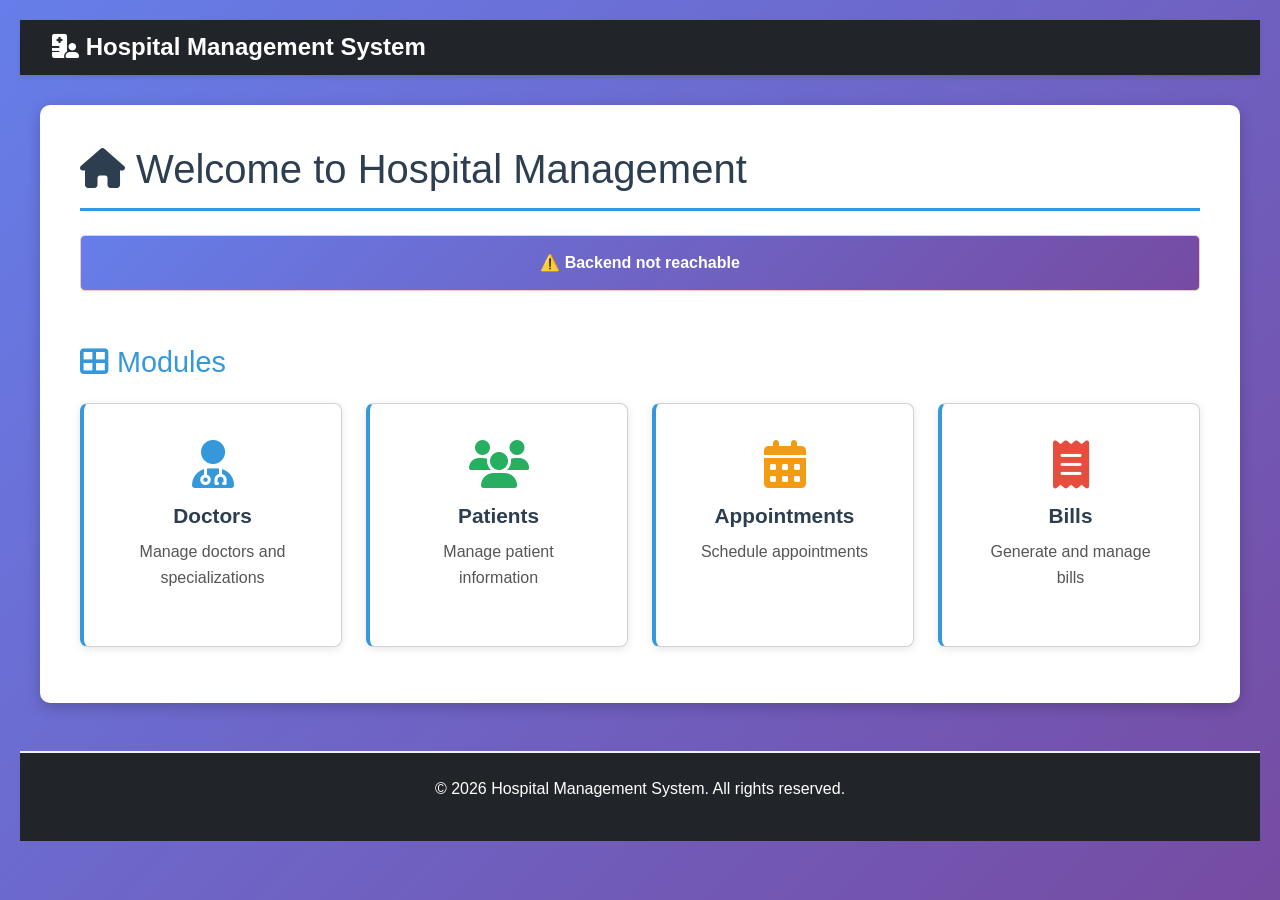
==== frontend/index.html @ eb72b4ee "feat: Add complete CRUD operations and Bootstrap UI redesign Backend: - Added GET/POST endpoints for" ====
<!DOCTYPE html>
<html lang="en">
<head>
  <meta charset="UTF-8">
  <meta name="viewport" content="width=device-width, initial-scale=1.0">
  <title>Hospital Management System</title>
  <!-- Bootstrap CSS -->
  <link href="https://cdn.jsdelivr.net/npm/bootstrap@5.3.0/dist/css/bootstrap.min.css" rel="stylesheet">
  <!-- Font Awesome for Icons -->
  <link href="https://cdnjs.cloudflare.com/ajax/libs/font-awesome/6.4.0/css/all.min.css" rel="stylesheet">
  <!-- Custom CSS -->
  <link rel="stylesheet" href="css/styles.css">
</head>
<body>

  <!-- Navigation Bar -->
  <nav class="navbar navbar-dark bg-dark">
    <div class="container-fluid">
      <span class="navbar-brand mb-0 h1"><i class="fas fa-hospital-user"></i> Hospital Management System</span>
    </div>
  </nav>

  <div class="container mt-4">
    <div class="row">
      <div class="col-12">
        <h1 class="mb-4"><i class="fas fa-home"></i> Welcome to Hospital Management</h1>
        <p id="status" class="alert alert-info mb-4">
          <i class="fas fa-spinner fa-spin"></i> Checking backend...
        </p>
      </div>
    </div>

    <div class="row">
      <div class="col-12">
        <h2 class="mb-4"><i class="fas fa-th-large"></i> Modules</h2>
        <div class="row">
          <div class="col-md-6 col-lg-3 mb-3">
            <a href="doctors.html" class="card text-decoration-none text-dark h-100">
              <div class="card-body text-center">
                <i class="fas fa-user-md fa-3x mb-3" style="color: #3498db;"></i>
                <h5 class="card-title">Doctors</h5>
                <p class="card-text">Manage doctors and specializations</p>
              </div>
            </a>
          </div>

          <div class="col-md-6 col-lg-3 mb-3">
            <a href="patients.html" class="card text-decoration-none text-dark h-100">
              <div class="card-body text-center">
                <i class="fas fa-users fa-3x mb-3" style="color: #27ae60;"></i>
                <h5 class="card-title">Patients</h5>
                <p class="card-text">Manage patient information</p>
              </div>
            </a>
          </div>

          <div class="col-md-6 col-lg-3 mb-3">
            <a href="appointments.html" class="card text-decoration-none text-dark h-100">
              <div class="card-body text-center">
                <i class="fas fa-calendar-alt fa-3x mb-3" style="color: #f39c12;"></i>
                <h5 class="card-title">Appointments</h5>
                <p class="card-text">Schedule appointments</p>
              </div>
            </a>
          </div>

          <div class="col-md-6 col-lg-3 mb-3">
            <a href="bills.html" class="card text-decoration-none text-dark h-100">
              <div class="card-body text-center">
                <i class="fas fa-receipt fa-3x mb-3" style="color: #e74c3c;"></i>
                <h5 class="card-title">Bills</h5>
                <p class="card-text">Generate and manage bills</p>
              </div>
            </a>
          </div>
        </div>
      </div>
    </div>
  </div>

  <!-- Footer -->
  <footer class="bg-dark text-white text-center mt-5 py-4">
    <p>&copy; 2026 Hospital Management System. All rights reserved.</p>
  </footer>

  <!-- Bootstrap JS -->
  <script src="https://cdn.jsdelivr.net/npm/bootstrap@5.3.0/dist/js/bootstrap.bundle.min.js"></script>
  <script>
    fetch("http://localhost:5000")
      .then(res => res.text())
      .then(data => {
        const statusEl = document.getElementById("status");
        statusEl.textContent = data;
        statusEl.classList.remove("alert-info");
        statusEl.classList.add("alert-success");
      })
      .catch(() => {
        const statusEl = document.getElementById("status");
        statusEl.textContent = "⚠️ Backend not reachable";
        statusEl.classList.remove("alert-info");
        statusEl.classList.add("alert-danger");
      });
  </script>

</body>
</html>
---- frontend/css/styles.css ----
/* General Styles */
:root {
  --primary-color: #2c3e50;
  --secondary-color: #3498db;
  --success-color: #27ae60;
  --danger-color: #e74c3c;
  --warning-color: #f39c12;
  --light-bg: #ecf0f1;
  --dark-text: #2c3e50;
}

* {
  margin: 0;
  padding: 0;
  box-sizing: border-box;
}

body {
  font-family: 'Segoe UI', Tahoma, Geneva, Verdana, sans-serif;
  background: linear-gradient(135deg, #667eea 0%, #764ba2 100%);
  color: var(--dark-text);
  min-height: 100vh;
  padding: 20px;
}

/* Navigation Bar */
nav {
  background-color: var(--primary-color);
  padding: 15px 0;
  margin-bottom: 30px;
  box-shadow: 0 2px 5px rgba(0, 0, 0, 0.1);
}

nav .navbar-brand {
  font-size: 24px;
  font-weight: bold;
  color: white;
  padding-left: 20px;
}

nav a {
  color: white;
  margin: 0 15px;
  text-decoration: none;
  transition: color 0.3s ease;
}

nav a:hover {
  color: var(--secondary-color);
}

/* Container */
.container {
  background: white;
  border-radius: 10px;
  box-shadow: 0 4px 15px rgba(0, 0, 0, 0.2);
  padding: 40px;
  max-width: 1200px;
  margin: 0 auto;
}

/* Headings */
h1 {
  color: var(--primary-color);
  margin-bottom: 30px;
  font-size: 2.5em;
  border-bottom: 3px solid var(--secondary-color);
  padding-bottom: 15px;
}

h2 {
  color: var(--secondary-color);
  margin-top: 30px;
  margin-bottom: 20px;
  font-size: 1.8em;
}

h3 {
  color: var(--dark-text);
  margin-top: 20px;
  margin-bottom: 15px;
}

/* List Styles */
ul {
  list-style: none;
  padding: 0;
}

li {
  background: var(--light-bg);
  padding: 15px;
  margin-bottom: 10px;
  border-left: 4px solid var(--secondary-color);
  border-radius: 5px;
  transition: transform 0.2s ease, box-shadow 0.2s ease;
}

li:hover {
  transform: translateX(5px);
  box-shadow: 0 2px 8px rgba(0, 0, 0, 0.1);
}

/* Form Styles */
form {
  background: #f9f9f9;
  padding: 25px;
  border-radius: 8px;
  margin-top: 20px;
  box-shadow: 0 2px 8px rgba(0, 0, 0, 0.05);
}

label {
  display: block;
  margin-top: 15px;
  margin-bottom: 5px;
  font-weight: 600;
  color: var(--primary-color);
  font-size: 0.95em;
}

input[type="text"],
input[type="number"],
input[type="date"],
input[type="email"],
textarea,
select {
  width: 100%;
  padding: 12px;
  margin-bottom: 15px;
  border: 1px solid #bdc3c7;
  border-radius: 5px;
  font-size: 1em;
  font-family: inherit;
  transition: border-color 0.3s ease, box-shadow 0.3s ease;
}

input[type="text"]:focus,
input[type="number"]:focus,
input[type="date"]:focus,
input[type="email"]:focus,
textarea:focus,
select:focus {
  outline: none;
  border-color: var(--secondary-color);
  box-shadow: 0 0 8px rgba(52, 152, 219, 0.2);
}

/* Button Styles */
button,
.btn {
  background-color: var(--secondary-color);
  color: white;
  padding: 12px 25px;
  border: none;
  border-radius: 5px;
  font-size: 1em;
  font-weight: 600;
  cursor: pointer;
  transition: background-color 0.3s ease, transform 0.1s ease, box-shadow 0.3s ease;
  display: inline-block;
  text-decoration: none;
  margin-right: 10px;
  margin-bottom: 10px;
}

button:hover,
.btn:hover {
  background-color: #2980b9;
  transform: translateY(-2px);
  box-shadow: 0 4px 12px rgba(52, 152, 219, 0.3);
}

button:active,
.btn:active {
  transform: translateY(0);
}

button[type="submit"] {
  background-color: var(--success-color);
  margin-top: 15px;
}

button[type="submit"]:hover {
  background-color: #229954;
}

.btn-danger {
  background-color: var(--danger-color);
}

.btn-danger:hover {
  background-color: #c0392b;
}

.btn-warning {
  background-color: var(--warning-color);
  color: white;
}

.btn-warning:hover {
  background-color: #e67e22;
}

/* Status Messages */
#status {
  background: linear-gradient(135deg, #667eea 0%, #764ba2 100%);
  color: white;
  padding: 15px 20px;
  border-radius: 5px;
  margin-bottom: 20px;
  font-weight: 600;
  text-align: center;
}

/* Alert Messages */
.alert {
  padding: 15px;
  margin-bottom: 20px;
  border: 1px solid transparent;
  border-radius: 5px;
}

.alert-success {
  background-color: #d4edda;
  border-color: #c3e6cb;
  color: #155724;
}

.alert-danger {
  background-color: #f8d7da;
  border-color: #f5c6cb;
  color: #721c24;
}

.alert-warning {
  background-color: #fff3cd;
  border-color: #ffeaa7;
  color: #856404;
}

.alert-info {
  background-color: #d1ecf1;
  border-color: #bee5eb;
  color: #0c5460;
}

/* Table Styles */
table {
  width: 100%;
  border-collapse: collapse;
  margin-top: 20px;
}

table thead {
  background-color: var(--primary-color);
  color: white;
}

table th {
  padding: 15px;
  text-align: left;
  font-weight: 600;
}

table td {
  padding: 12px 15px;
  border-bottom: 1px solid #bdc3c7;
}

table tbody tr:hover {
  background-color: var(--light-bg);
}

table tbody tr:nth-child(even) {
  background-color: #f9f9f9;
}

/* Card Style */
.card {
  background: white;
  border-radius: 8px;
  padding: 20px;
  margin-bottom: 20px;
  box-shadow: 0 2px 8px rgba(0, 0, 0, 0.1);
  border-left: 4px solid var(--secondary-color);
}

.card-title {
  font-size: 1.3em;
  color: var(--primary-color);
  margin-bottom: 10px;
  font-weight: 600;
}

.card-text {
  color: #555;
  line-height: 1.6;
}

/* Footer */
footer {
  text-align: center;
  margin-top: 50px;
  padding-top: 20px;
  border-top: 2px solid var(--light-bg);
  color: #777;
}

/* Responsive Design */
@media (max-width: 768px) {
  .container {
    padding: 20px;
  }

  h1 {
    font-size: 1.8em;
  }

  h2 {
    font-size: 1.4em;
  }

  nav a {
    margin: 0 10px;
  }

  form {
    padding: 15px;
  }

  label {
    font-size: 0.9em;
  }

  button,
  .btn {
    width: 100%;
    margin-bottom: 10px;
  }
}

@media (max-width: 480px) {
  body {
    padding: 10px;
  }

  .container {
    padding: 15px;
  }

  h1 {
    font-size: 1.5em;
  }

  h2 {
    font-size: 1.2em;
  }

  nav .navbar-brand {
    font-size: 18px;
  }

  nav a {
    margin: 0 5px;
    font-size: 0.9em;
  }

  li {
    padding: 10px;
    font-size: 0.9em;
  }

  table th,
  table td {
    padding: 8px;
    font-size: 0.85em;
  }
}

/* Utility Classes */
.text-center {
  text-align: center;
}

.text-right {
  text-align: right;
}

.mt-10 {
  margin-top: 10px;
}

.mt-20 {
  margin-top: 20px;
}

.mb-10 {
  margin-bottom: 10px;
}

.mb-20 {
  margin-bottom: 20px;
}

.p-10 {
  padding: 10px;
}

.p-20 {
  padding: 20px;
}

.hidden {
  display: none;
}

.success-text {
  color: var(--success-color);
  font-weight: 600;
}

.error-text {
  color: var(--danger-color);
  font-weight: 600;
}

.warning-text {
  color: var(--warning-color);
  font-weight: 600;
}
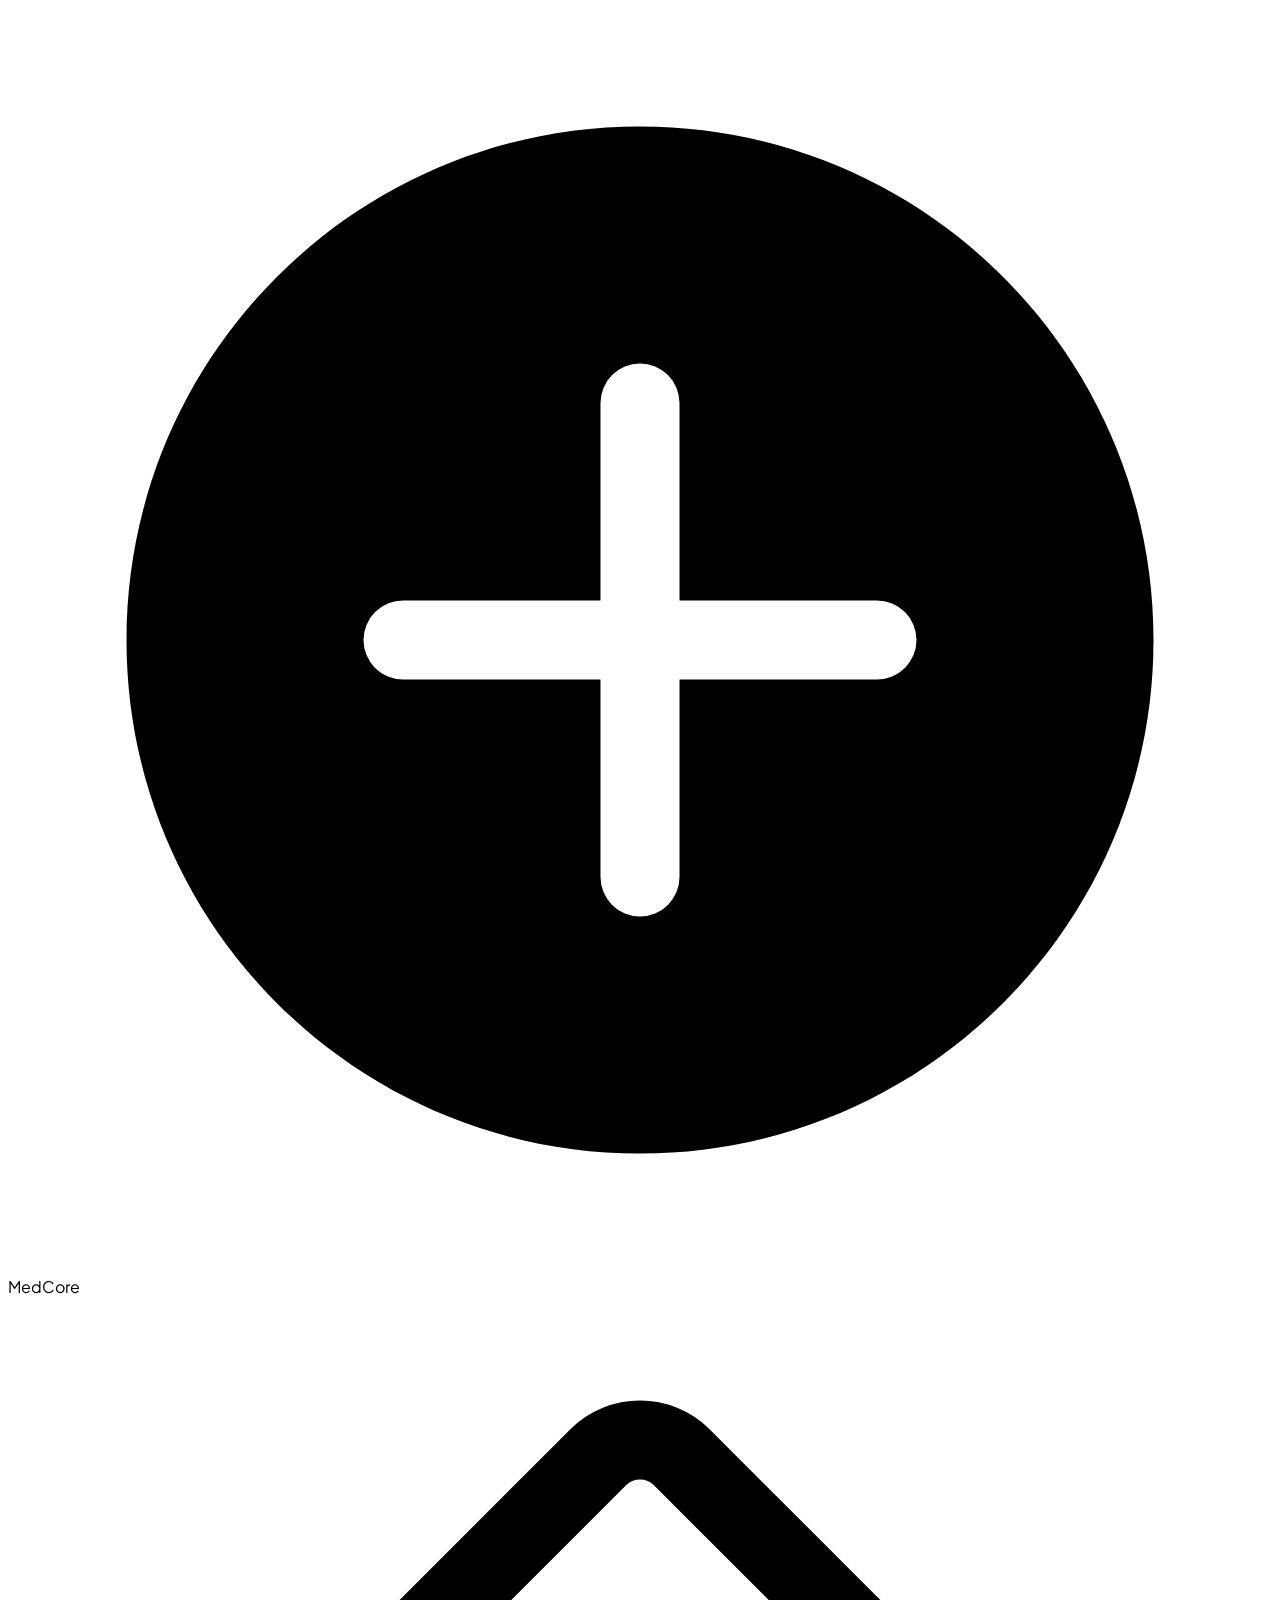
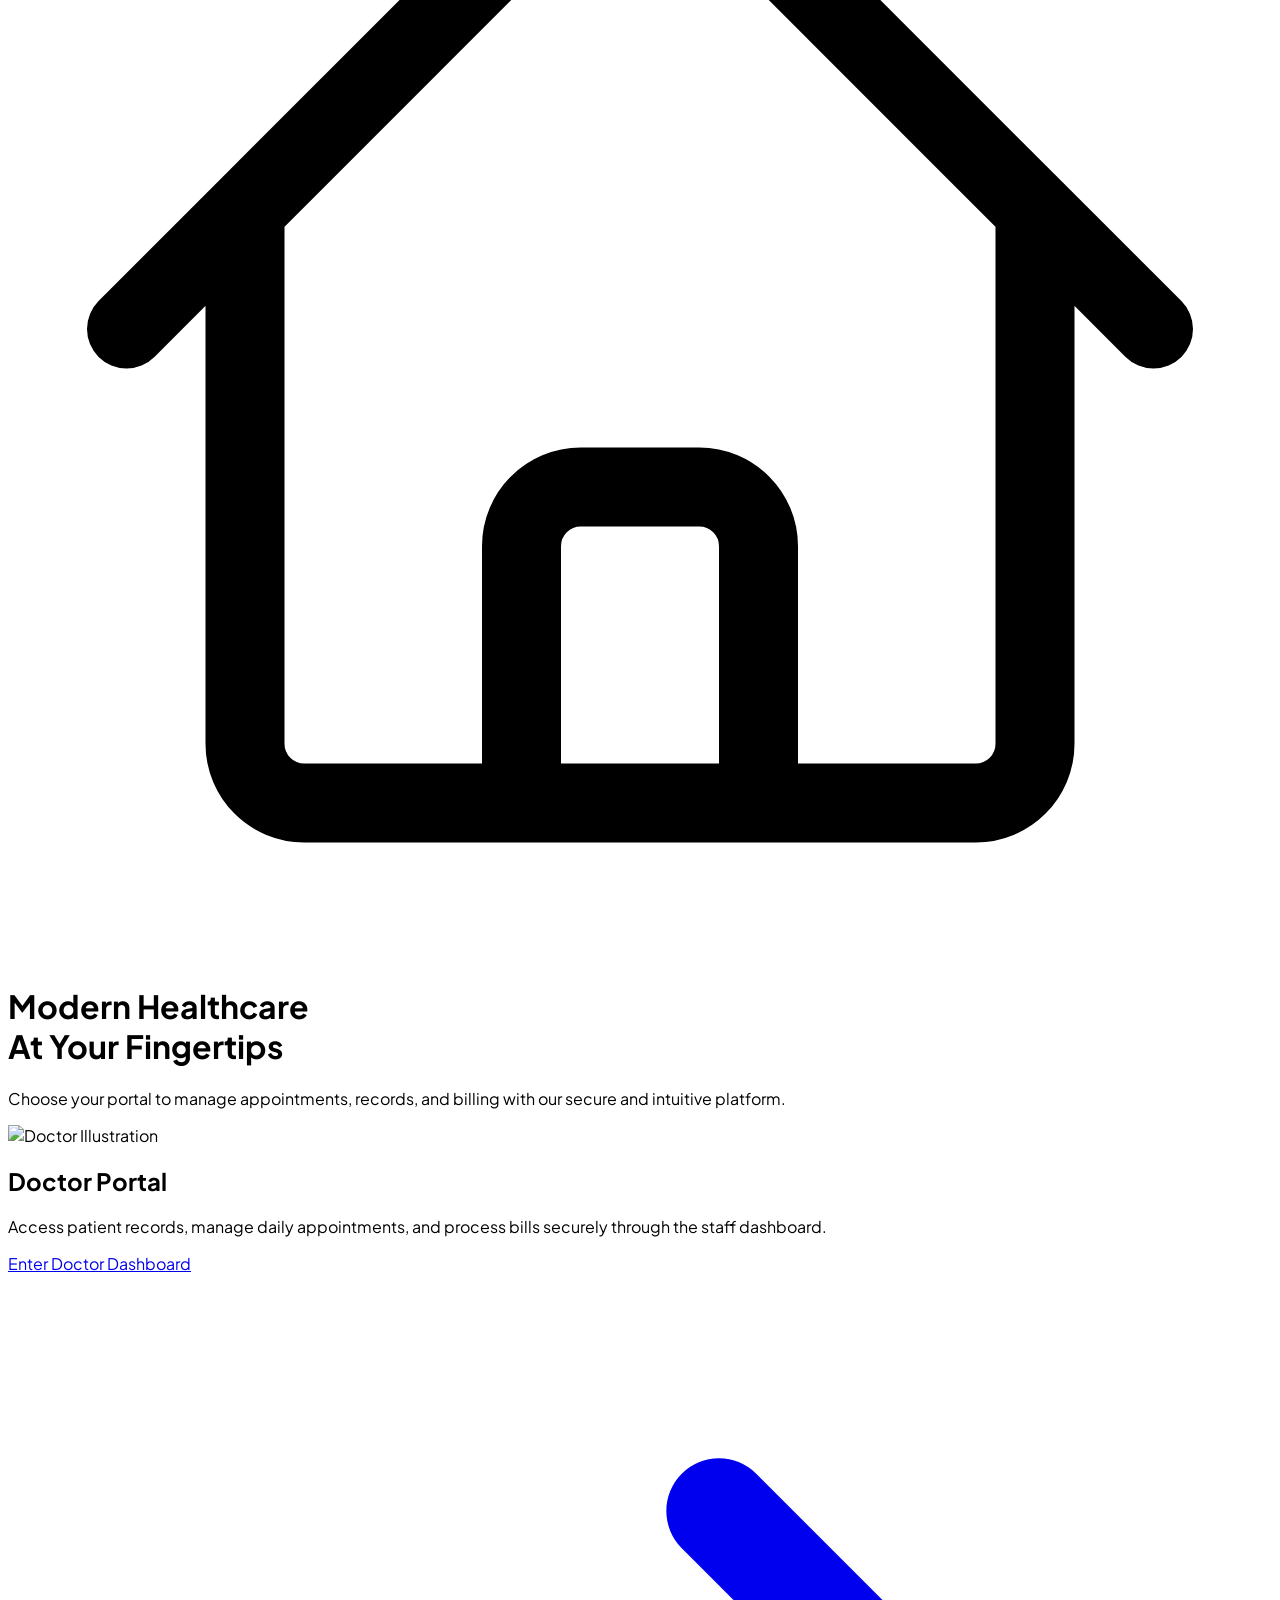
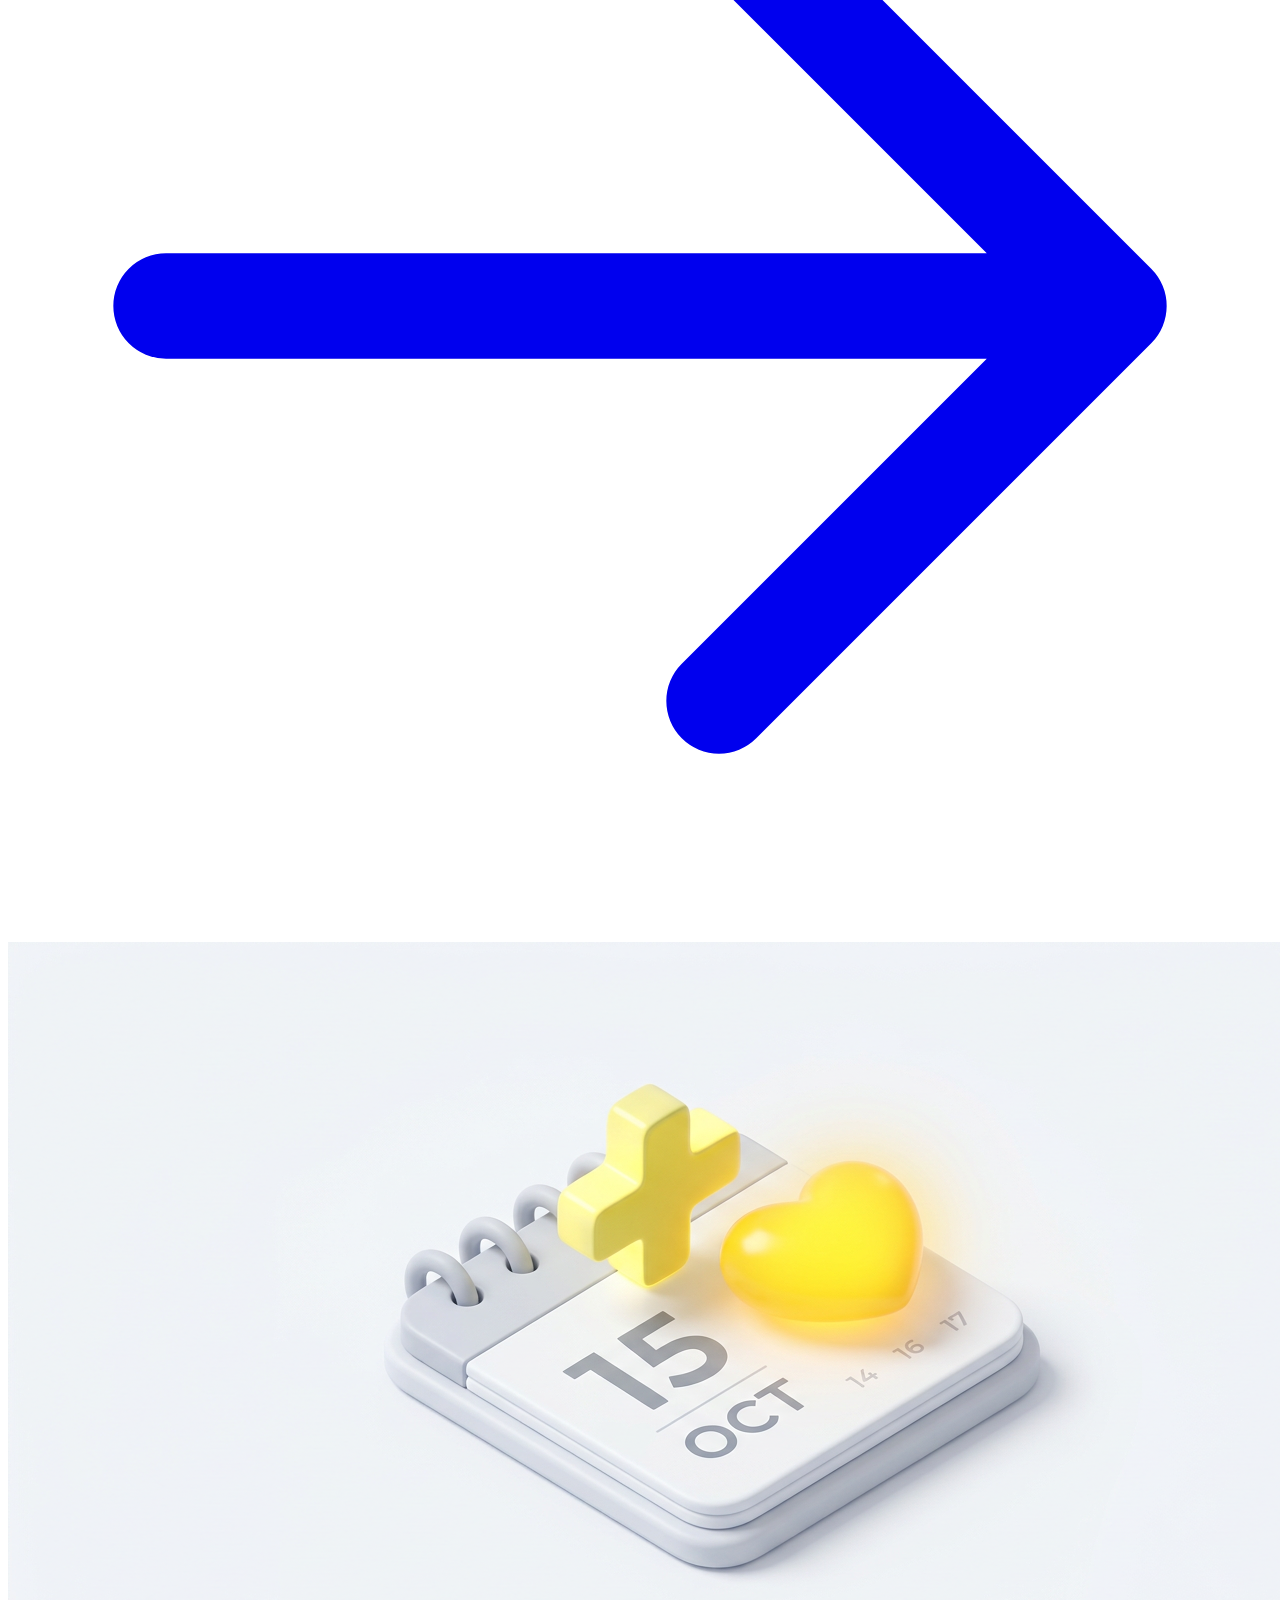
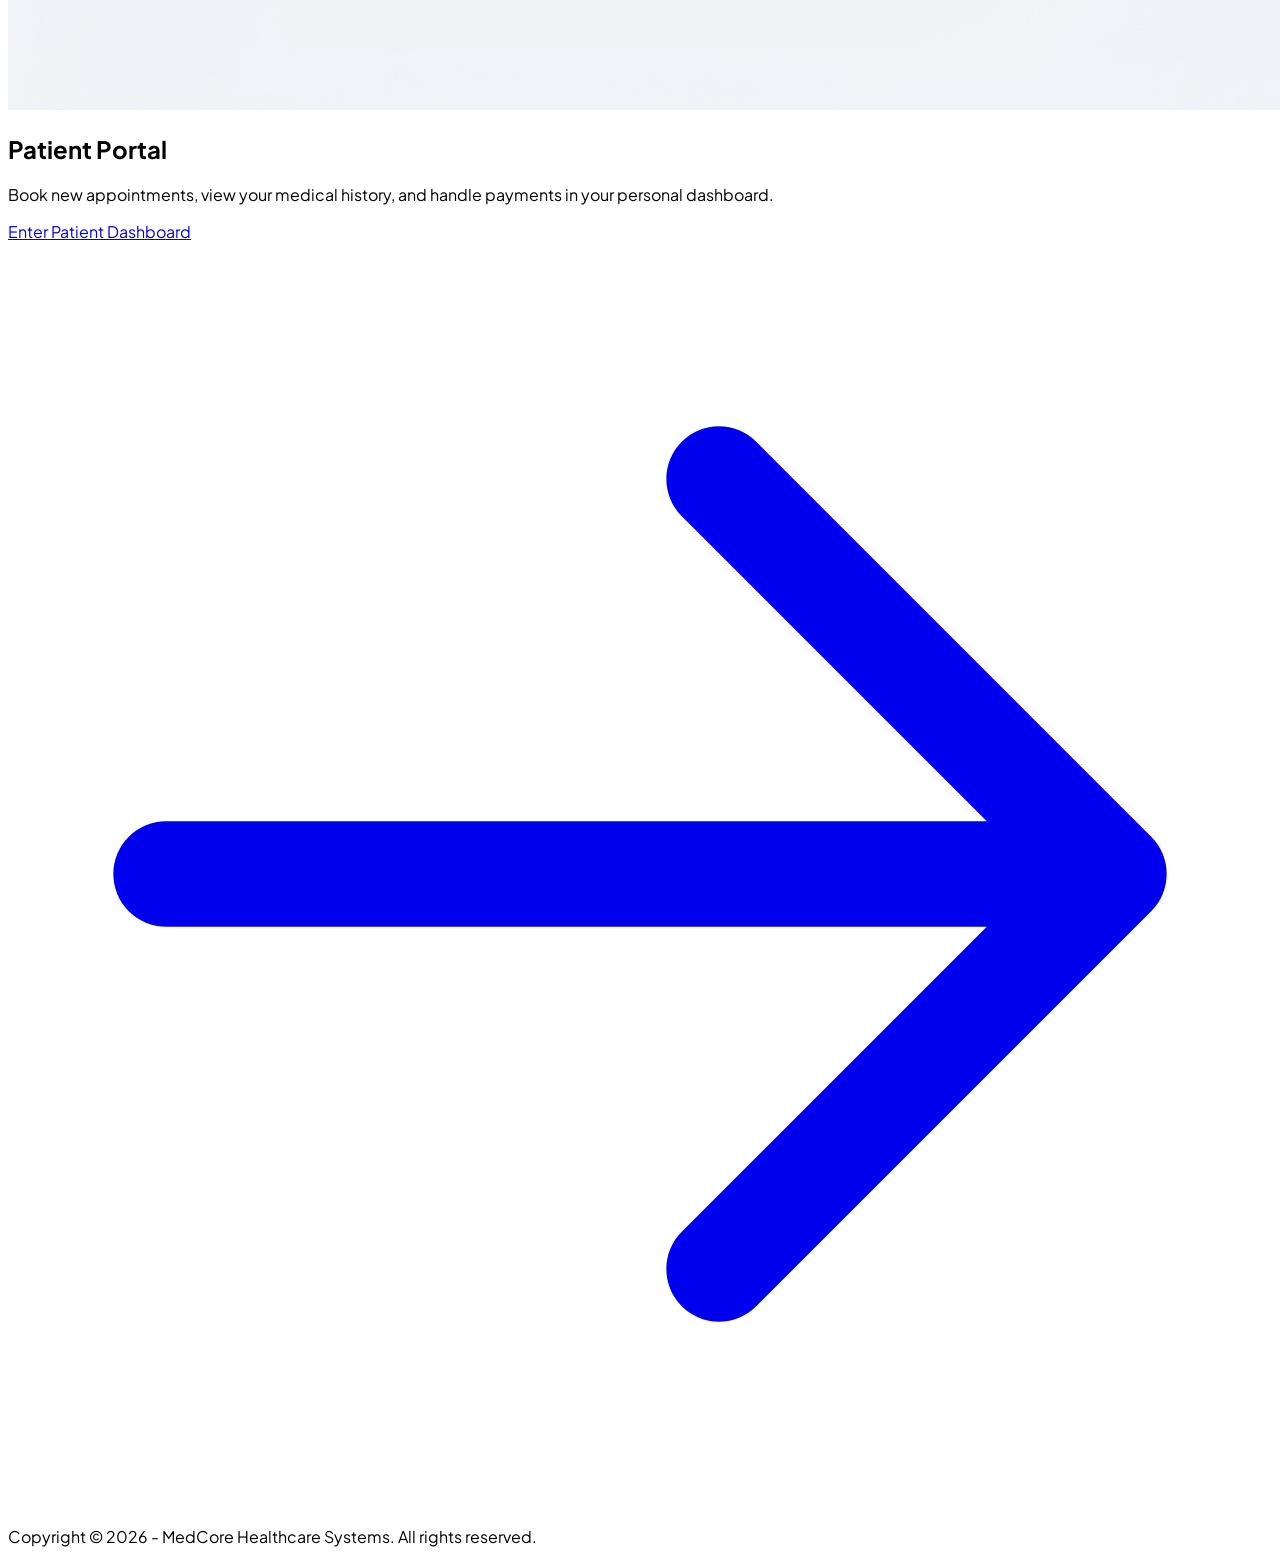
==== commit e0d44283: "updated landing page & added dashboards" ====
--- a/frontend/index.html
+++ b/frontend/index.html
@@ -1,106 +1,111 @@
 <!DOCTYPE html>
-<html lang="en">
+<html lang="en" data-theme="lemonade">
 <head>
   <meta charset="UTF-8">
   <meta name="viewport" content="width=device-width, initial-scale=1.0">
-  <title>Hospital Management System</title>
-  <!-- Bootstrap CSS -->
-  <link href="https://cdn.jsdelivr.net/npm/bootstrap@5.3.0/dist/css/bootstrap.min.css" rel="stylesheet">
-  <!-- Font Awesome for Icons -->
-  <link href="https://cdnjs.cloudflare.com/ajax/libs/font-awesome/6.4.0/css/all.min.css" rel="stylesheet">
-  <!-- Custom CSS -->
-  <link rel="stylesheet" href="css/styles.css">
+  <title>Hospital Management System | MedCore</title>
+  
+  <script src="https://cdn.tailwindcss.com"></script>
+  <link href="https://cdn.jsdelivr.net/npm/daisyui@4.10.3/dist/full.min.css" rel="stylesheet">
+  
+  <link rel="preconnect" href="https://fonts.googleapis.com">
+  <link rel="preconnect" href="https://fonts.gstatic.com" crossorigin>
+  <link href="https://fonts.googleapis.com/css2?family=Plus+Jakarta+Sans:wght@400;500;600;700;800&display=swap" rel="stylesheet">
+
+  <style>
+    body {
+      font-family: 'Plus Jakarta Sans', sans-serif;
+    }
+    
+    .bg-pattern {
+      background-image: radial-gradient(hsl(var(--bc) / 0.08) 1.5px, transparent 1.5px);
+      background-size: 24px 24px;
+    }
+  </style>
 </head>
-<body>
 
-  <!-- Navigation Bar -->
-  <nav class="navbar navbar-dark bg-dark">
-    <div class="container-fluid">
-      <span class="navbar-brand mb-0 h1"><i class="fas fa-hospital-user"></i> Hospital Management System</span>
+<body class="min-h-screen flex flex-col bg-gradient-to-br from-base-200 via-base-100 to-base-200 bg-pattern text-base-content selection:bg-primary selection:text-primary-content">
+
+  <nav class="navbar bg-base-100/70 backdrop-blur-lg sticky top-0 z-50 border-b border-base-content/5 px-4 lg:px-8">
+    <div class="flex-1 gap-3">
+      <div class="bg-primary/10 text-primary p-2 rounded-xl">
+        <svg xmlns="http://www.w3.org/2000/svg" viewBox="0 0 24 24" fill="currentColor" class="w-6 h-6">
+          <path fill-rule="evenodd" d="M12 2.25c-5.385 0-9.75 4.365-9.75 9.75s4.365 9.75 9.75 9.75 9.75-4.365 9.75-9.75S17.385 2.25 12 2.25zM12.75 7.5a.75.75 0 00-1.5 0v3.75H7.5a.75.75 0 000 1.5h3.75v3.75a.75.75 0 001.5 0v-3.75h3.75a.75.75 0 000-1.5h-3.75V7.5z" clip-rule="evenodd" />
+        </svg>
+      </div>
+      <a class="text-xl font-bold tracking-tight">Med<span class="text-primary">Core</span></a>
     </div>
   </nav>
 
-  <div class="container mt-4">
-    <div class="row">
-      <div class="col-12">
-        <h1 class="mb-4"><i class="fas fa-home"></i> Welcome to Hospital Management</h1>
-        <p id="status" class="alert alert-info mb-4">
-          <i class="fas fa-spinner fa-spin"></i> Checking backend...
+  <main class="flex-grow flex items-center justify-center p-6 sm:p-12">
+    <div class="max-w-6xl w-full mx-auto flex flex-col items-center">
+      
+      <div class="text-center space-y-6 mb-16 max-w-2xl">
+        <div class="inline-flex items-center justify-center p-4 bg-base-100 shadow-sm rounded-full mb-2 border border-base-content/5 ring-4 ring-primary/5">
+          <svg xmlns="http://www.w3.org/2000/svg" fill="none" viewBox="0 0 24 24" stroke-width="1.5" stroke="currentColor" class="w-8 h-8 text-primary">
+            <path stroke-linecap="round" stroke-linejoin="round" d="M2.25 12l8.954-8.955c.44-.439 1.152-.439 1.591 0L21.75 12M4.5 9.75v10.125c0 .621.504 1.125 1.125 1.125H9.75v-4.875c0-.621.504-1.125 1.125-1.125h2.25c.621 0 1.125.504 1.125 1.125V21h4.125c.621 0 1.125-.504 1.125-1.125V9.75M8.25 21h8.25" />
+          </svg>
+        </div>
+        <h1 class="text-4xl sm:text-5xl lg:text-6xl font-extrabold tracking-tight text-base-content leading-tight">
+          Modern Healthcare <br class="hidden sm:block"/> 
+          <span class="text-transparent bg-clip-text bg-gradient-to-r from-primary to-secondary">At Your Fingertips</span>
+        </h1>
+        <p class="text-lg sm:text-xl text-base-content/60 font-medium">
+          Choose your portal to manage appointments, records, and billing with our secure and intuitive platform.
         </p>
       </div>
-    </div>
 
-    <div class="row">
-      <div class="col-12">
-        <h2 class="mb-4"><i class="fas fa-th-large"></i> Modules</h2>
-        <div class="row">
-          <div class="col-md-6 col-lg-3 mb-3">
-            <a href="doctors.html" class="card text-decoration-none text-dark h-100">
-              <div class="card-body text-center">
-                <i class="fas fa-user-md fa-3x mb-3" style="color: #3498db;"></i>
-                <h5 class="card-title">Doctors</h5>
-                <p class="card-text">Manage doctors and specializations</p>
-              </div>
-            </a>
-          </div>
+      <div class="grid grid-cols-1 md:grid-cols-2 gap-8 w-full max-w-4xl relative z-10">
+        
+        <div class="group card bg-base-100/80 backdrop-blur-sm border border-base-content/5 shadow-xl hover:shadow-2xl hover:shadow-primary/20 hover:-translate-y-2 transition-all duration-300 ease-out">
+          <div class="card-body p-8 sm:p-10 items-center text-center">
+            
+            <div class="w-32 h-32 mb-6 mask mask-squircle bg-base-200 flex items-center justify-center group-hover:-translate-y-2 transition-transform duration-500 overflow-hidden shadow-inner">
+              <img src="./public/doctor.png" alt="Doctor Illustration" class="w-full h-full object-cover group-hover:scale-110 transition-transform duration-500 ease-out" />
+            </div>
 
-          <div class="col-md-6 col-lg-3 mb-3">
-            <a href="patients.html" class="card text-decoration-none text-dark h-100">
-              <div class="card-body text-center">
-                <i class="fas fa-users fa-3x mb-3" style="color: #27ae60;"></i>
-                <h5 class="card-title">Patients</h5>
-                <p class="card-text">Manage patient information</p>
-              </div>
-            </a>
-          </div>
-
-          <div class="col-md-6 col-lg-3 mb-3">
-            <a href="appointments.html" class="card text-decoration-none text-dark h-100">
-              <div class="card-body text-center">
-                <i class="fas fa-calendar-alt fa-3x mb-3" style="color: #f39c12;"></i>
-                <h5 class="card-title">Appointments</h5>
-                <p class="card-text">Schedule appointments</p>
-              </div>
-            </a>
-          </div>
-
-          <div class="col-md-6 col-lg-3 mb-3">
-            <a href="bills.html" class="card text-decoration-none text-dark h-100">
-              <div class="card-body text-center">
-                <i class="fas fa-receipt fa-3x mb-3" style="color: #e74c3c;"></i>
-                <h5 class="card-title">Bills</h5>
-                <p class="card-text">Generate and manage bills</p>
-              </div>
-            </a>
+            <h2 class="card-title text-2xl font-bold mb-2">Doctor Portal</h2>
+            <p class="text-base-content/60 mb-8 leading-relaxed">Access patient records, manage daily appointments, and process bills securely through the staff dashboard.</p>
+            <div class="card-actions w-full">
+              <a href="doctor/dashboard.html" class="btn btn-primary btn-block text-base group/btn h-14">
+                Enter Doctor Dashboard
+                <svg xmlns="http://www.w3.org/2000/svg" fill="none" viewBox="0 0 24 24" stroke-width="2" stroke="currentColor" class="w-5 h-5 ml-1 transform group-hover/btn:translate-x-1 transition-transform">
+                  <path stroke-linecap="round" stroke-linejoin="round" d="M13.5 4.5L21 12m0 0l-7.5 7.5M21 12H3" />
+                </svg>
+              </a>
+            </div>
           </div>
         </div>
+
+        <div class="group card bg-base-100/80 backdrop-blur-sm border border-base-content/5 shadow-xl hover:shadow-2xl hover:shadow-secondary/20 hover:-translate-y-2 transition-all duration-300 ease-out">
+          <div class="card-body p-8 sm:p-10 items-center text-center">
+            
+            <div class="w-32 h-32 mb-6 mask mask-squircle bg-base-200 flex items-center justify-center group-hover:-translate-y-2 transition-transform duration-500 overflow-hidden shadow-inner">
+               <img src="./public/patient.png" alt="Patient Illustration" class="w-full h-full object-cover group-hover:scale-110 transition-transform duration-500 ease-out" />
+            </div>
+
+            <h2 class="card-title text-2xl font-bold mb-2">Patient Portal</h2>
+            <p class="text-base-content/60 mb-8 leading-relaxed">Book new appointments, view your medical history, and handle payments in your personal dashboard.</p>
+            <div class="card-actions w-full">
+              <a href="patient/dashboard.html" class="btn btn-secondary btn-block text-base group/btn h-14">
+                Enter Patient Dashboard
+                <svg xmlns="http://www.w3.org/2000/svg" fill="none" viewBox="0 0 24 24" stroke-width="2" stroke="currentColor" class="w-5 h-5 ml-1 transform group-hover/btn:translate-x-1 transition-transform">
+                  <path stroke-linecap="round" stroke-linejoin="round" d="M13.5 4.5L21 12m0 0l-7.5 7.5M21 12H3" />
+                </svg>
+              </a>
+            </div>
+          </div>
+        </div>
+
       </div>
     </div>
-  </div>
+  </main>
 
-  <!-- Footer -->
-  <footer class="bg-dark text-white text-center mt-5 py-4">
-    <p>&copy; 2026 Hospital Management System. All rights reserved.</p>
+  <footer class="footer footer-center p-6 text-base-content/50 mt-auto border-t border-base-content/5 bg-base-100/50 backdrop-blur-sm">
+    <aside>
+      <p>Copyright © 2026 - MedCore Healthcare Systems. All rights reserved.</p>
+    </aside>
   </footer>
-
-  <!-- Bootstrap JS -->
-  <script src="https://cdn.jsdelivr.net/npm/bootstrap@5.3.0/dist/js/bootstrap.bundle.min.js"></script>
-  <script>
-    fetch("http://localhost:5000")
-      .then(res => res.text())
-      .then(data => {
-        const statusEl = document.getElementById("status");
-        statusEl.textContent = data;
-        statusEl.classList.remove("alert-info");
-        statusEl.classList.add("alert-success");
-      })
-      .catch(() => {
-        const statusEl = document.getElementById("status");
-        statusEl.textContent = "⚠️ Backend not reachable";
-        statusEl.classList.remove("alert-info");
-        statusEl.classList.add("alert-danger");
-      });
-  </script>
 
 </body>
 </html>
